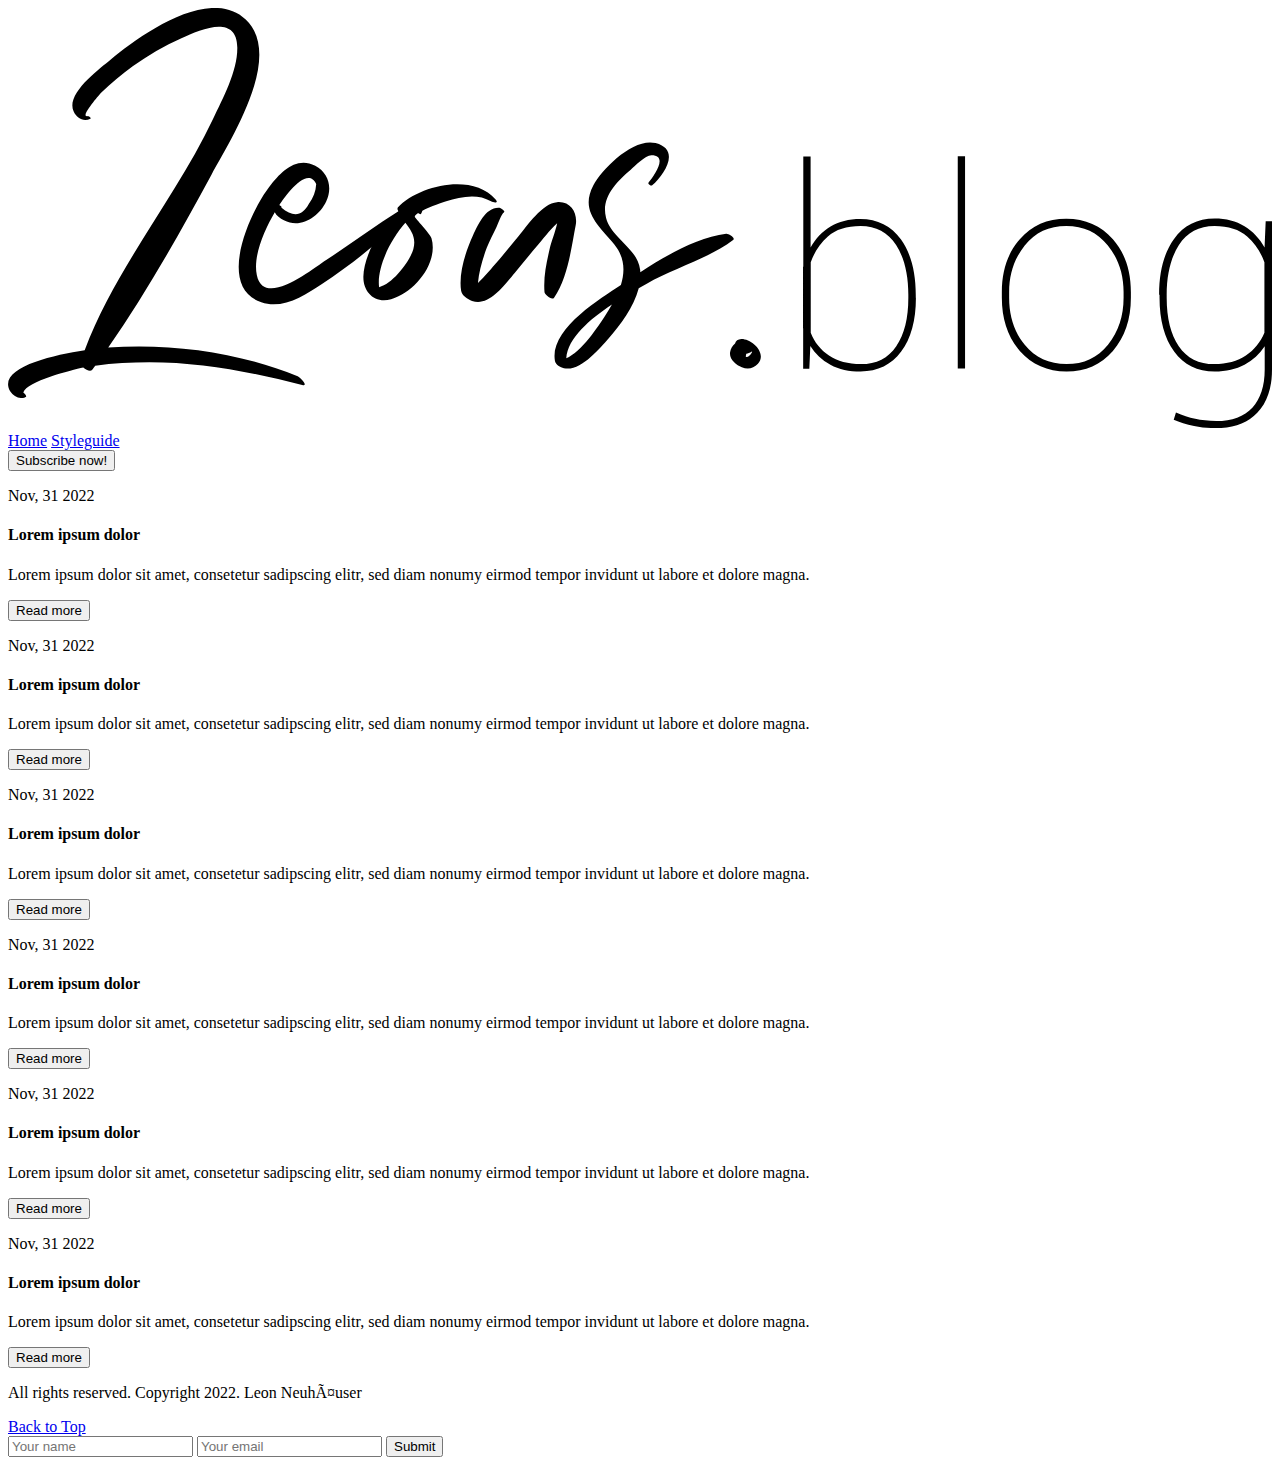
==== index.html @ b94bea8c "name change" ====
<!DOCTYPE html>
<html>
    <head>
        <meta charset="uft-8">
        <title>Blog Homepage</title>
        <link rel="stylesheet" type="text/css" href="../css_files/blog-homepage.css"/>
        <link rel="preconnect" href="https://fonts.googleapis.com">
        <link rel="preconnect" href="https://fonts.gstatic.com" crossorigin>
        <link href="https://fonts.googleapis.com/css2?family=Imperial+Script&family=Roboto:wght@100;300;400;500;700&display=swap" rel="stylesheet">

    </head>
    <body>
        <nav class="navbar">
            <div class="nav-wrapper">
                <div class="header-first-col">
                    <a href="blog-homepage.html">
                        <img class="head-logo" src="../assets/Blog-Logo.svg" alt="Main Logo">
                    </a>
                </div>
                <div class="header-second-col">
                    <div class="item-wrapper">
                        <a href="blog-homepage.html" class="nav-item">Home</a>
                        <a href="styleguide.html" class="nav-item">Styleguide</a>
                    </div>
                    <a href="#subscription-form">
                        <button class="subscribe-button">Subscribe now!</button>
                    </a>
                </div>
            </div>
        </nav>
        <section class="blog-post-grid">
            <div class="card">
                <div class="card-image one"></div>
                <div class="card-content-wrapper">
                    <p class="card-date">Nov, 31 2022</p>
                    <h4>Lorem ipsum dolor</h4>
                    <p>Lorem ipsum dolor sit amet, 
                        consetetur sadipscing elitr, 
                        sed diam nonumy eirmod tempor 
                        invidunt ut labore et dolore magna.
                    </p>
                    <a href="blog-post.html">
                        <button href="blog-post.html" class="card-button">Read more</button>
                    </a>
                </div>
            </div>
            <div class="card">
                <div class="card-image two"></div>
                <div class="card-content-wrapper">
                    <p class="card-date">Nov, 31 2022</p>
                    <h4>Lorem ipsum dolor</h4>
                    <p>Lorem ipsum dolor sit amet, 
                        consetetur sadipscing elitr, 
                        sed diam nonumy eirmod tempor 
                        invidunt ut labore et dolore magna.
                    </p>
                    <a href="blog-post.html">
                        <button href="blog-post.html" class="card-button">Read more</button>
                    </a>
                </div>
            </div>
            <div class="card">
                <div class="card-image three"></div>
                <div class="card-content-wrapper">
                    <p class="card-date">Nov, 31 2022</p>
                    <h4>Lorem ipsum dolor</h4>
                    <p>Lorem ipsum dolor sit amet, 
                        consetetur sadipscing elitr, 
                        sed diam nonumy eirmod tempor 
                        invidunt ut labore et dolore magna.
                    </p>
                    <a href="blog-post.html">
                        <button href="blog-post.html" class="card-button">Read more</button>
                    </a>
                </div>
            </div>
            <div class="card">
                <div class="card-image four"></div>
                <div class="card-content-wrapper">
                    <p class="card-date">Nov, 31 2022</p>
                    <h4>Lorem ipsum dolor</h4>
                    <p>Lorem ipsum dolor sit amet, 
                        consetetur sadipscing elitr, 
                        sed diam nonumy eirmod tempor 
                        invidunt ut labore et dolore magna.
                    </p>
                    <a href="blog-post.html">
                        <button href="blog-post.html" class="card-button">Read more</button>
                    </a>
                </div>
            </div>
            <div class="card">
                <div class="card-image five"></div>
                <div class="card-content-wrapper">
                    <p class="card-date">Nov, 31 2022</p>
                    <h4>Lorem ipsum dolor</h4>
                    <p>Lorem ipsum dolor sit amet, 
                        consetetur sadipscing elitr, 
                        sed diam nonumy eirmod tempor 
                        invidunt ut labore et dolore magna.
                    </p>
                    <a href="blog-post.html">
                        <button href="blog-post.html" class="card-button">Read more</button>
                    </a>
                </div>
            </div>
            <div class="card">
                <div class="card-image six"></div>
                <div class="card-content-wrapper">
                    <p class="card-date">Nov, 31 2022</p>
                    <h4>Lorem ipsum dolor</h4>
                    <p>Lorem ipsum dolor sit amet, 
                        consetetur sadipscing elitr, 
                        sed diam nonumy eirmod tempor 
                        invidunt ut labore et dolore magna.
                    </p>
                    <a href="blog-post.html">
                        <button href="blog-post.html" class="card-button">Read more</button>
                    </a>
                </div>
            </div>
        </section>
        <footer>
            <div class="footer-content-wrapper">
                <p id="footer-legals">All rights reserved. Copyright 2022. Leon Neuhäuser</p>
                <div class="footer-link-box">
                    <a href="#" class="footer-items">Back to Top</a>
                </div>
                <form id="subscription-form">
                    <input type="text" placeholder="Your name">
                    <input type="email" placeholder="Your email">
                    <input type="submit">
                </form>
            </div>
        </footer>
    </body>
</html>
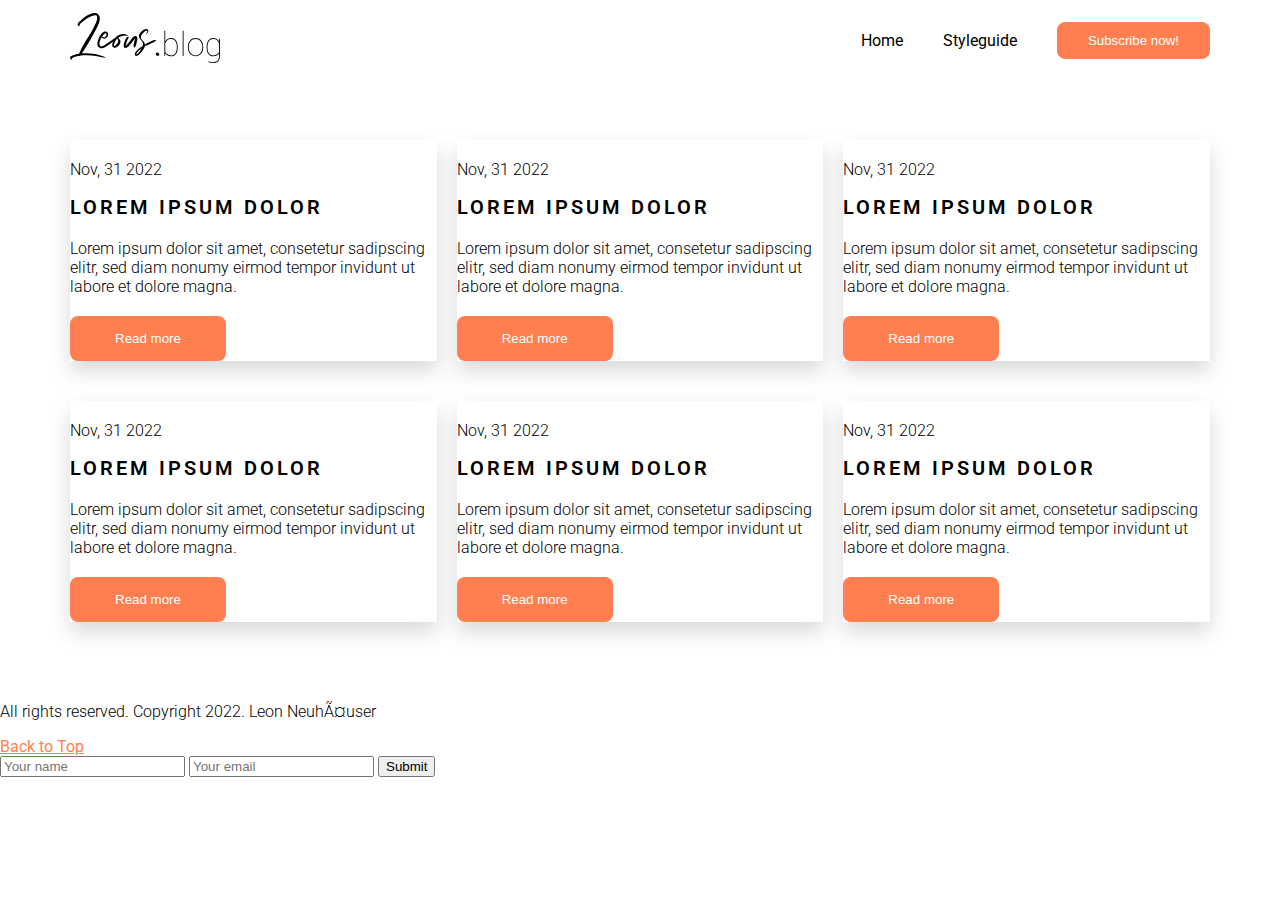
==== commit 30a9c139: "final update" ====
--- a/index.html
+++ b/index.html
@@ -13,14 +13,14 @@
         <nav class="navbar">
             <div class="nav-wrapper">
                 <div class="header-first-col">
-                    <a href="blog-homepage.html">
+                    <a href="index.html">
                         <img class="head-logo" src="../assets/Blog-Logo.svg" alt="Main Logo">
                     </a>
                 </div>
                 <div class="header-second-col">
                     <div class="item-wrapper">
-                        <a href="blog-homepage.html" class="nav-item">Home</a>
-                        <a href="styleguide.html" class="nav-item">Styleguide</a>
+                        <a href="index.html" class="nav-item">Home</a>
+                        <a href="/html_files/styleguide.html" class="nav-item">Styleguide</a>
                     </div>
                     <a href="#subscription-form">
                         <button class="subscribe-button">Subscribe now!</button>
@@ -39,8 +39,8 @@
                         sed diam nonumy eirmod tempor 
                         invidunt ut labore et dolore magna.
                     </p>
-                    <a href="blog-post.html">
-                        <button href="blog-post.html" class="card-button">Read more</button>
+                    <a href="/html_files/blog-post.html">
+                        <button href="/html_files/blog-post.html" class="card-button">Read more</button>
                     </a>
                 </div>
             </div>
@@ -54,8 +54,8 @@
                         sed diam nonumy eirmod tempor 
                         invidunt ut labore et dolore magna.
                     </p>
-                    <a href="blog-post.html">
-                        <button href="blog-post.html" class="card-button">Read more</button>
+                    <a href="/html_files/blog-post.html">
+                        <button href="/html_files/blog-post.html" class="card-button">Read more</button>
                     </a>
                 </div>
             </div>
@@ -69,8 +69,8 @@
                         sed diam nonumy eirmod tempor 
                         invidunt ut labore et dolore magna.
                     </p>
-                    <a href="blog-post.html">
-                        <button href="blog-post.html" class="card-button">Read more</button>
+                    <a href="/html_files/blog-post.html">
+                        <button href="/html_files/blog-post.html" class="card-button">Read more</button>
                     </a>
                 </div>
             </div>
@@ -84,8 +84,8 @@
                         sed diam nonumy eirmod tempor 
                         invidunt ut labore et dolore magna.
                     </p>
-                    <a href="blog-post.html">
-                        <button href="blog-post.html" class="card-button">Read more</button>
+                    <a href="/html_files/blog-post.html">
+                        <button href="/html_files/blog-post.html" class="card-button">Read more</button>
                     </a>
                 </div>
             </div>
@@ -99,8 +99,8 @@
                         sed diam nonumy eirmod tempor 
                         invidunt ut labore et dolore magna.
                     </p>
-                    <a href="blog-post.html">
-                        <button href="blog-post.html" class="card-button">Read more</button>
+                    <a href="/html_files/blog-post.html">
+                        <button href="/html_files/blog-post.html" class="card-button">Read more</button>
                     </a>
                 </div>
             </div>
@@ -114,8 +114,8 @@
                         sed diam nonumy eirmod tempor 
                         invidunt ut labore et dolore magna.
                     </p>
-                    <a href="blog-post.html">
-                        <button href="blog-post.html" class="card-button">Read more</button>
+                    <a href="/html_files/blog-post.html">
+                        <button href="/html_files/blog-post.html" class="card-button">Read more</button>
                     </a>
                 </div>
             </div>
--- a/css_files/blog-homepage.css
+++ b/css_files/blog-homepage.css
@@ -0,0 +1,81 @@
+@import url("blog-homepage#2.css");
+@import url("styleguide.css");
+@import url("blog-homepage-media-queries.css");
+
+.subscribe-button {
+    display: inline;
+    padding: 10px 30px;
+    margin-top: 0px;
+    transition: 0.25s ease;
+    border: 1px solid #ff7f50;
+    cursor: pointer;
+}
+
+.subscribe-button:hover {
+    background-color: #ffffff;
+    color: #ff7f50;
+    border: 1px solid #ff7f50;
+    transition: 0.25s ease;
+}
+
+.nav-wrapper {
+    max-width: 1140px;
+    margin: auto;
+    padding: 15px 0px;
+    display: flex;
+    height: 50px;
+    align-items: center;
+    background-color: #fff;
+}
+
+.nav-item {
+    text-decoration: none;
+    margin-right: 40px;
+    color: black;
+}
+
+.header-first-col {
+    float: left;
+    width: 20%;
+    display: flex;
+    align-items: center;
+}
+
+.header-second-col {
+    width: 80%;
+    display: flex;
+    justify-content: flex-end;
+    align-items: center;
+}
+
+.navbar {
+    background-color: #fff;
+    position: sticky;
+    width: 100%;
+    top: 0;
+}
+
+.item-wrapper {
+    display: flex;
+    align-items: center;
+}
+
+.head-logo {
+    width: 150px;
+    height: auto;
+}
+
+.blog-post-grid {
+    display: grid;
+    grid-template-columns: repeat(3, 1fr);
+    grid-template-rows: auto;
+    padding: 60px 0px;
+    grid-row-gap: 40px;
+    grid-column-gap: 20px;
+    max-width: 1140px;
+    margin: auto;
+}
+
+.card {
+    box-shadow: 0px 10px 20px rgba(0, 0, 0, 0.151);
+}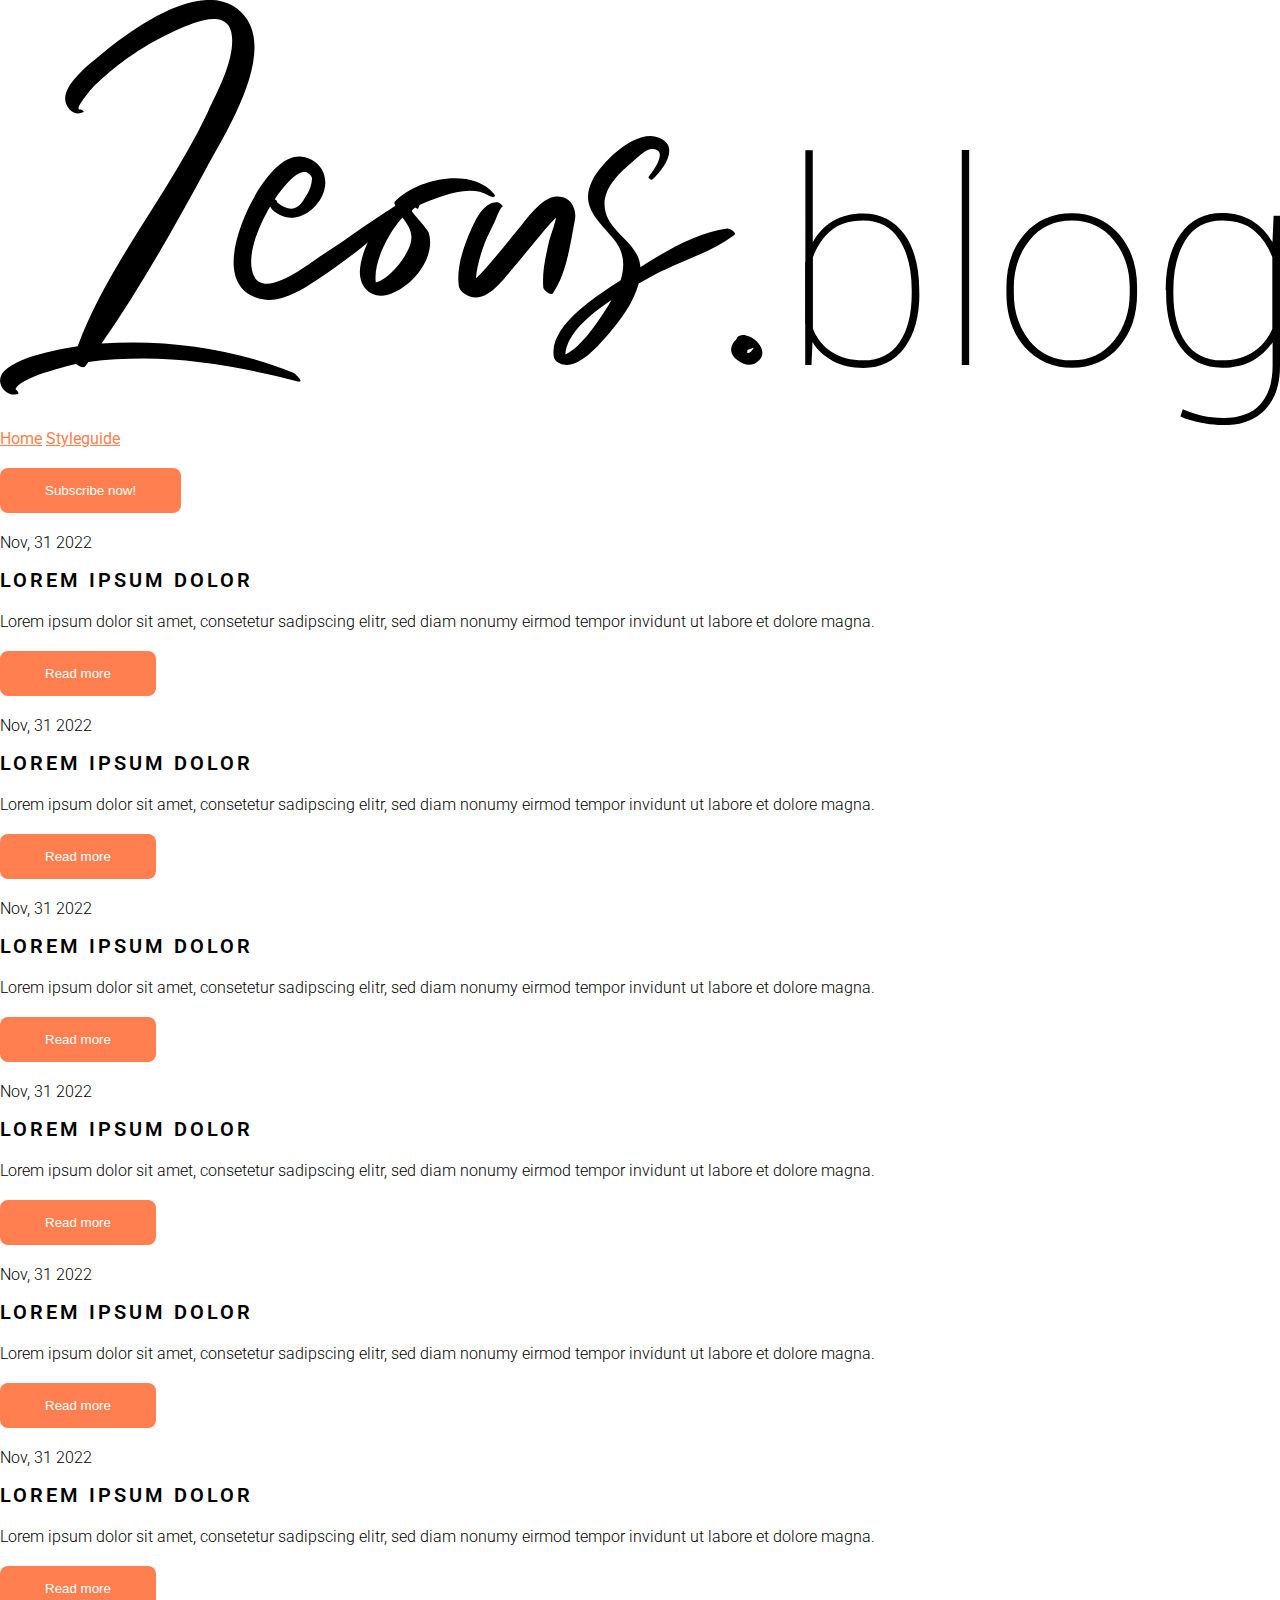
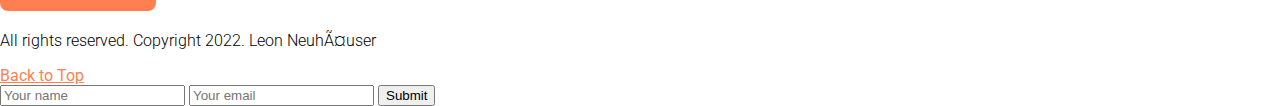
==== commit e6b95be3: "new upload" ====
--- a/index.html
+++ b/index.html
@@ -3,7 +3,7 @@
     <head>
         <meta charset="uft-8">
         <title>Blog Homepage</title>
-        <link rel="stylesheet" type="text/css" href="../css_files/blog-homepage.css"/>
+        <link rel="stylesheet" type="text/css" href="/css_files/blog-homepage.css"/>
         <link rel="preconnect" href="https://fonts.googleapis.com">
         <link rel="preconnect" href="https://fonts.gstatic.com" crossorigin>
         <link href="https://fonts.googleapis.com/css2?family=Imperial+Script&family=Roboto:wght@100;300;400;500;700&display=swap" rel="stylesheet">
--- a/css_files/blog-homepage.css
+++ b/css_files/blog-homepage.css
@@ -1,81 +1,3 @@
-@import url("blog-homepage#2.css");
-@import url("styleguide.css");
-@import url("blog-homepage-media-queries.css");
-
-.subscribe-button {
-    display: inline;
-    padding: 10px 30px;
-    margin-top: 0px;
-    transition: 0.25s ease;
-    border: 1px solid #ff7f50;
-    cursor: pointer;
-}
-
-.subscribe-button:hover {
-    background-color: #ffffff;
-    color: #ff7f50;
-    border: 1px solid #ff7f50;
-    transition: 0.25s ease;
-}
-
-.nav-wrapper {
-    max-width: 1140px;
-    margin: auto;
-    padding: 15px 0px;
-    display: flex;
-    height: 50px;
-    align-items: center;
-    background-color: #fff;
-}
-
-.nav-item {
-    text-decoration: none;
-    margin-right: 40px;
-    color: black;
-}
-
-.header-first-col {
-    float: left;
-    width: 20%;
-    display: flex;
-    align-items: center;
-}
-
-.header-second-col {
-    width: 80%;
-    display: flex;
-    justify-content: flex-end;
-    align-items: center;
-}
-
-.navbar {
-    background-color: #fff;
-    position: sticky;
-    width: 100%;
-    top: 0;
-}
-
-.item-wrapper {
-    display: flex;
-    align-items: center;
-}
-
-.head-logo {
-    width: 150px;
-    height: auto;
-}
-
-.blog-post-grid {
-    display: grid;
-    grid-template-columns: repeat(3, 1fr);
-    grid-template-rows: auto;
-    padding: 60px 0px;
-    grid-row-gap: 40px;
-    grid-column-gap: 20px;
-    max-width: 1140px;
-    margin: auto;
-}
-
-.card {
-    box-shadow: 0px 10px 20px rgba(0, 0, 0, 0.151);
-}+@import "./styleguide.css";
+@import "./blog-homepage#2.css";
+@import "./blog-homepage-media-queries.css";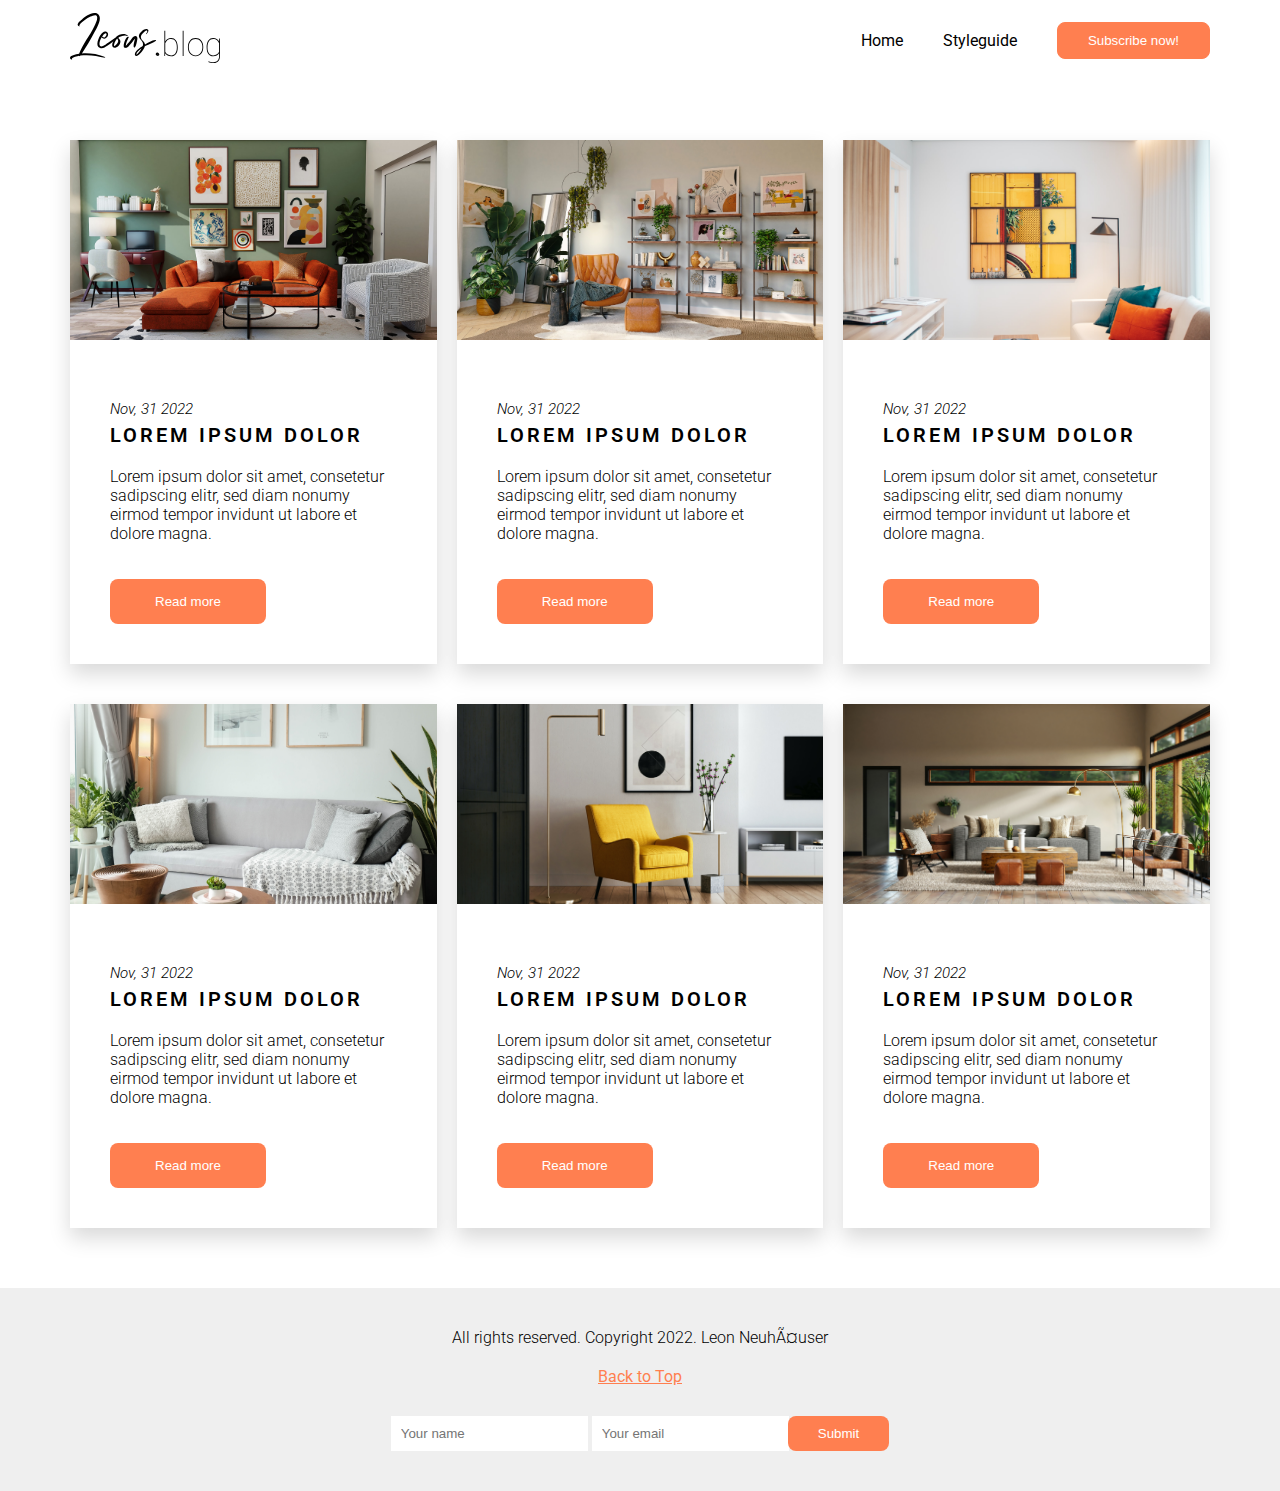
==== commit c22e54b8: "final website" ====
--- a/index.html
+++ b/index.html
@@ -3,7 +3,7 @@
     <head>
         <meta charset="uft-8">
         <title>Blog Homepage</title>
-        <link rel="stylesheet" type="text/css" href="/css_files/blog-homepage.css"/>
+        <link rel="stylesheet" type="text/css" href="/css/blog-homepage.css"/>
         <link rel="preconnect" href="https://fonts.googleapis.com">
         <link rel="preconnect" href="https://fonts.gstatic.com" crossorigin>
         <link href="https://fonts.googleapis.com/css2?family=Imperial+Script&family=Roboto:wght@100;300;400;500;700&display=swap" rel="stylesheet">
@@ -20,7 +20,7 @@
                 <div class="header-second-col">
                     <div class="item-wrapper">
                         <a href="index.html" class="nav-item">Home</a>
-                        <a href="/html_files/styleguide.html" class="nav-item">Styleguide</a>
+                        <a href="/pages/styleguide.html" class="nav-item">Styleguide</a>
                     </div>
                     <a href="#subscription-form">
                         <button class="subscribe-button">Subscribe now!</button>
@@ -39,8 +39,8 @@
                         sed diam nonumy eirmod tempor 
                         invidunt ut labore et dolore magna.
                     </p>
-                    <a href="/html_files/blog-post.html">
-                        <button href="/html_files/blog-post.html" class="card-button">Read more</button>
+                    <a href="/pages/blog-post.html">
+                        <button href="/pages/blog-post.html" class="card-button">Read more</button>
                     </a>
                 </div>
             </div>
@@ -54,8 +54,8 @@
                         sed diam nonumy eirmod tempor 
                         invidunt ut labore et dolore magna.
                     </p>
-                    <a href="/html_files/blog-post.html">
-                        <button href="/html_files/blog-post.html" class="card-button">Read more</button>
+                    <a href="/pages/blog-post.html">
+                        <button href="/pages/blog-post.html" class="card-button">Read more</button>
                     </a>
                 </div>
             </div>
@@ -69,8 +69,8 @@
                         sed diam nonumy eirmod tempor 
                         invidunt ut labore et dolore magna.
                     </p>
-                    <a href="/html_files/blog-post.html">
-                        <button href="/html_files/blog-post.html" class="card-button">Read more</button>
+                    <a href="/pages/blog-post.html">
+                        <button href="/pages/blog-post.html" class="card-button">Read more</button>
                     </a>
                 </div>
             </div>
@@ -84,8 +84,8 @@
                         sed diam nonumy eirmod tempor 
                         invidunt ut labore et dolore magna.
                     </p>
-                    <a href="/html_files/blog-post.html">
-                        <button href="/html_files/blog-post.html" class="card-button">Read more</button>
+                    <a href="/pages/blog-post.html">
+                        <button href="/pages/blog-post.html" class="card-button">Read more</button>
                     </a>
                 </div>
             </div>
@@ -99,8 +99,8 @@
                         sed diam nonumy eirmod tempor 
                         invidunt ut labore et dolore magna.
                     </p>
-                    <a href="/html_files/blog-post.html">
-                        <button href="/html_files/blog-post.html" class="card-button">Read more</button>
+                    <a href="/pages/blog-post.html">
+                        <button href="/pages/blog-post.html" class="card-button">Read more</button>
                     </a>
                 </div>
             </div>
@@ -114,8 +114,8 @@
                         sed diam nonumy eirmod tempor 
                         invidunt ut labore et dolore magna.
                     </p>
-                    <a href="/html_files/blog-post.html">
-                        <button href="/html_files/blog-post.html" class="card-button">Read more</button>
+                    <a href="/pages/blog-post.html">
+                        <button href="/pages/blog-post.html" class="card-button">Read more</button>
                     </a>
                 </div>
             </div>
--- a/css/blog-homepage.css
+++ b/css/blog-homepage.css
@@ -0,0 +1,3 @@
+@import "./styleguide.css";
+@import "./blog-homepage-two.css";
+@import "./blog-homepage-media-queries.css";